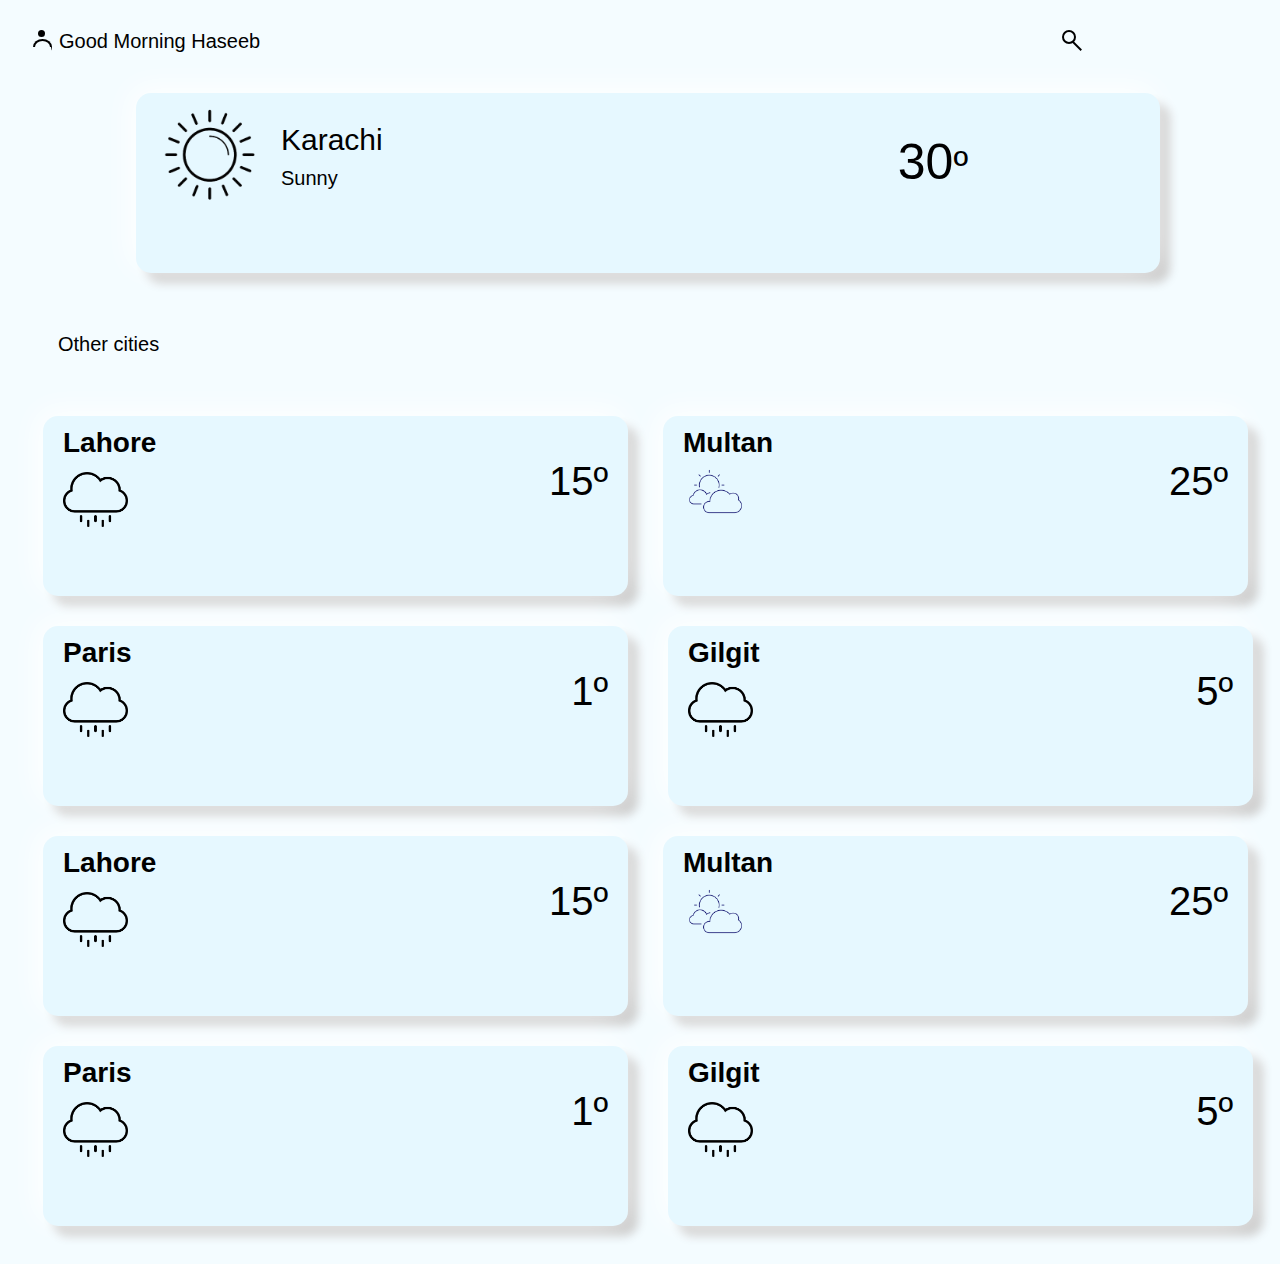
==== index.html @ 2841a571 "Add files via upload" ====
<!DOCTYPE html>
<html lang="en">
<head>
    <meta charset="UTF-8">
    <meta http-equiv="X-UA-Compatible" content="IE=edge">
    <meta name="viewport" content="width=device-width, initial-scale=1.0">
    <title>Document</title>
    <link rel="stylesheet" href="style.css">
</head>
<body>
        <!-- <div class="head">
            <div class="time">9:41</div>
            <div class="batt h-l"></div>
        </div> -->
        <div class="content">
            <div class="c-head">
                <div class="c-user"></div>
                <div class="c-g">Good Morning <span>Haseeb</span></div>
                <div class="c-h-l">
                <div class="h-s"></div>
            </div>
            </div><a href="kra.html">
            <div class="c-b-box">
                <div class="c-b-b-h">
                <img src="sunny.png" alt="">
                <div class="c-b-b-name">
                <p>Karachi</p>
                <p>Sunny</p>
            </div>
            <div class="c-b-b-l"><span>30</span><span>º</span></div>
        </div></a>
        </div>
        <div class="c-mid">
            Other cities
        </div>
    <div class="c-after">
        <div class="c-b-1">
            <p>Lahore</p>
            <img src="ran.png" alt="">
            <span>15º</span>
            </div>
            <div class="c-b-2">
                <p>Multan</p>
                <img src="cloud.png" alt="">
                <span>25º</span>
                </div>
        </div>
        <div class="c-a-a">
        <div class="c-b-3">
            <p>Paris</p>
            <img src="ran.png" alt="">
            <span>1º</span>
            </div>
            <div class="c-b-4">
                <p>Gilgit</p>
                <img src="ran.png" alt="">
                <span>5º</span>
                </div>
        </div>
        <div class="c-after c-a-a">
            <div class="c-b-1">
                <p>Lahore</p>
                <img src="ran.png" alt="">
                <span>15º</span>
                </div>
                <div class="c-b-2">
                    <p>Multan</p>
                    <img src="cloud.png" alt="">
                    <span>25º</span>
                    </div>
            </div>
            <div class="c-a-a">
            <div class="c-b-3">
                <p>Paris</p>
                <img src="ran.png" alt="">
                <span>1º</span>
                </div>
                <div class="c-b-4">
                    <p>Gilgit</p>
                    <img src="ran.png" alt="">
                    <span>5º</span>
                    </div>
                    </div>
</body>
</html>
---- style.css ----
*{
    color: black;
    font-family: -apple-system, BlinkMacSystemFont, 'Segoe UI', Roboto, Oxygen, Ubuntu, Cantarell, 'Open Sans', 'Helvetica Neue', sans-serif;
}
body{
    width: 100%;
    height: auto;
    background: rgb(244, 252, 255);
}

.head{
    padding: 4px;
    height: 20px;
    position: relative;
}
.time{
    position: absolute;
}
.h-l{
    float: right;
    padding: 0ch;
}
.batt{
    width: 20px;
    height: 10px;
    border: 1px solid black;
    margin: 4px;
    border-radius: 4px;
}
.batt::before{
    content: "";
    position: absolute;
    width: 1.5px;
    height: 4px;
    background-color: black;
    margin: 2px -3px;
}
.batt::after{
    content: "";
    position: absolute;
    width: 19px;
    height: 8px;
    margin: 1px 0;
    background-color: black;
    border-radius: 2px;
}
a{
    text-decoration: none;
}
.c-head{
    display: flex;
    margin: 30px 30px;
}
.c-user{
    width: 7px;
    height: 7px;
    background-color: black;
    border-radius: 50%;
}
.c-user::after{
    content: '';
    position: absolute;
    width: 15px;
    height: 13px;
    margin: 9px -5.5px;
    border: 2px solid black;
    border-bottom: 1px solid transparent;
    border-radius: 250%;
}
.c-user::before{
    content: '';
    position: absolute;
    width: 19px;
    height: 7.5px;
    margin: 17px -6px;
    background: rgb(244, 252, 255);
    z-index: 10;
}
.c-g{
    margin: 0 14px;
    font-size: 20px;
    line-height: -2px;
}
.c-g span{
    font-weight: 500;
    font-family: -apple-system, BlinkMacSystemFont, 'Segoe UI', Roboto, Oxygen, Ubuntu, Cantarell, 'Open Sans', 'Helvetica Neue', sans-serif;
}
.c-h-l{
    display: flex;
    justify-content: right;
    width: 80%;
    position: absolute;
    height: auto;
}
.h-s{
    width: auto;
    height: auto;
    float: right;
}
.h-s::before{
    content: "";
    position: absolute;
    width: 10px;
    height: 10px;
    border-radius: 50%;
    border: 2px solid black;
}
.h-s::after{
    content: "";
    position: absolute;
    width: 2px;
    height: 12px;
    margin: 10px 0 0 14px;
    transform: rotate(-45deg);
    background: black;
}
.c-b-box{
    width: 80%;
    height: 180px;
    background-color: rgb(230, 248, 255);
    border-radius: 15px;
    box-shadow: -5px -5px 30px 0 white,10px 10px 10px rgb(204, 204, 204);
    margin: 40px auto;
}
.c-b-b-h{
    display: flex;
}
.c-b-box img{
    width: 140px;
}
.c-b-b-name{
    margin: 0 5px;
}
.c-b-b-name p:first-child{
    font-size: 30px;
}
.c-b-b-name p:last-child{
    font-size: 20px;
    margin: -20px 0;
}
.c-b-b-l{
    padding: 40px 0;
    text-align: right;
    width: 65%;
    position: absolute;
}
.c-b-b-l span{
    font-size: 50px;
}
.c-b-b-l span:last-child{
    font-size: 40px;
    margin: -6px 0;
    position: relative;
}
.c-mid{
    margin: 60px 50px;
    font-size: 20px;
}
.c-after,.c-a-a{
    display: flex;
    flex-wrap: wrap-reverse;
}
.c-b-1,.c-b-2,.c-b-3,.c-b-4{
    width: 40%;
    height: 180px;
    background-color: rgb(230, 248, 255);
    border-radius: 15px;
    box-sizing: border-box;
    padding: 1px 0;
    margin:0 35px;
    box-shadow: -5px -5px 30px 0 white,10px 10px 10px rgb(204, 204, 204);
}
.c-b-1{
    flex: 1;
}
.c-b-1 p,.c-b-2 p,.c-b-3 p,.c-b-4 p{
    font-size: 28px;
    margin: 10px 0 10px 20px;
    font-weight: bolder;
}
.c-b-1 img ,.c-b-2 img,.c-b-3 img,.c-b-4 img{
    margin: 3px 20px;
    width: 65px;
}
.c-b-2 img{
    margin-top: -10px;
    width: 65px;
}
.c-b-1 span,.c-b-2 span,.c-b-3 span,.c-b-4 span{
    font-size: 40px;
    float: right;
    margin: -10px 20px 0 0;
}
.c-b-2{
    margin: 0 40px 0 0;
    flex: 1;
}
.c-b-3{
    margin-top: 30px;
    flex: 1;
    margin-right: 5px;
    margin-bottom: 30px;
}
.c-b-4{
    flex: 1;
    margin-bottom: 30px;
}
.c-b-bot{
    display: flex;
    width: auto;
    height: auto;
    margin: auto;
}
.c-b-bot1{
    left: 0;
}
.c-b-bot3{
    right: 0;
}
@media only screen and (max-width:495px) {
    .c-b-b-l{
        margin: 70px 0;
    }
    .c-b-1,.c-b-2,.c-b-3,.c-b-4{
        max-width:150px;
        height: 160px;
        min-width: 50px;
    }
    .c-b-1 p,.c-b-2 p,.c-b-3 p,.c-b-4 p{
        font-size: x-large;
    }
    .c-b-1 img,.c-b-2 img,.c-b-3 img,.c-b-4 img{
        width: 50px;
    }
}
@media (max-width:320px){
    body{
        padding: 0;
    }
    .c-b-box{
        width: 90%;
        margin:0 0 -40px 10px;
        height: auto;
    }
    .c-b-box img{
        width: 100px;
    }
    .c-b-b-name{
        margin: -20px 0 0 0;
    }
    .c-b-b-l{
        margin: 0 0 0 60px;
        font-size: 0px;
    }
    .c-b-b-l span{
        font-size: 35px;
    }
    .c-after,.c-a-a{
        margin: -30px -20px 0 -20px;
    }
    .c-b-1{
        margin-right: 20px;
    }
    .c-a-a{
        margin-top: 0;
    }
    .c-b-3{
        margin-right: -10px;
    }
    

}
























/* KARACHI */
.sec1{
    font-size: 35px;
    margin: 0 0 0 20px;
    font-weight: bold;
}
.sec2{
    width: 100%;
    height: 300px;
    display: flex;
    align-items: center;
    justify-content: center;
}
.sec2-c{
    width: 250px;
    height: 250px;
    background-color: rgb(244, 252, 255);
    box-shadow: 0px 0px 10px 0px white,10px 10px 10px 0 rgb(165, 165, 165);
    border-radius: 50%;
    display: flex;
    align-items: center;
    justify-content: center;
}
.sec2-c-2{
    width: 170px;
    display: flex;
    align-items: center;
    justify-content: center;
    height: 170px;
    border-radius: 50%;
    background: rgb(244, 252, 255);
    box-shadow: inset 0 0 10px 0px rgb(179, 179, 179);
}
.sec2-c-2c{
    width: 90px;
    height: 90px;
    border-radius: 50%;
    border: 40px solid blueviolet;
    border-bottom: 40px solid transparent;
    border-left: 40px solid transparent;
    border-top: 40px solid transparent;
    transform: rotate(-40deg);
}
.sec2-c-2c::before{
    content: "";
    position: absolute;
    width: 40px;
    height: 40px;
    border-radius: 50%;
    background-color: blueviolet;
    margin: -22px 0 0 70px;
}
.sec2-c-2c::after{
    content: "";
    position: absolute;
    width: 40px;
    height: 40px;
    border-radius: 50%;
    background-color: blueviolet;
    margin: 72px 0 0 70px;
}
.sec2-c-2c-t{
    transform: rotate(40deg);
    font-weight: bold;
    font-size: 40px;
    position: fixed;
    width: 90px;
    height: 90px;
    border-radius: 50%;
    box-shadow: 0 0 10px 0px rgb(141, 141, 141);
    background: rgb(244, 252, 255);
    display: flex;
    align-items: center;
    justify-content: center;
}
.sec2-c-2c-t p{
    margin: -5px 0 0 7px;
}
.sec2-c-2c-t span{
    margin: -20px 0 0 -2px;
}
.sec3{
    margin: 50px 0;
    width: 100%;
    display: flex;
    padding: 0 30px;
}
.sec3-m1{
    width: 17vw;
}
.sec3-m1-m,.sec3-m2-m,.sec3-m3-m,.sec3-m4-m{
    margin: 0px 0 40px 0;
    width: 15vw;
    height: 200px;
    background: brown;
}
.sec3-m1-m::before,.sec3-m2-m::before,
.sec3-m3-m::before,.sec3-m4-m::before{
    content: "";
    position: absolute;
    width: 6.43vh;
    margin: -33px 0;
    height: 15vw;
    border-radius: 50%;
    background: brown;
}
.sec3-m1-m::after,.sec3-m2-m::after,
.sec3-m3-m::after,.sec3-m4-m::after{
    content: "";
    position: absolute;
    width: 6.43vh;
    margin: 166px 0;
    height: 15vw;
    border-radius: 50%;
    background: brown;
}
.sec3-m2-m,.sec3-m3-m{
    margin-left: 10px;
}/* 
////////////////////////////////////////////////////////////////////////////////////////////////// */
/* *{
    color: black;
    font-family: -apple-system, BlinkMacSystemFont, 'Segoe UI', Roboto, Oxygen, Ubuntu, Cantarell, 'Open Sans', 'Helvetica Neue', sans-serif;
}
body{
    width: 100%;
    height: auto;
    background: rgb(244, 252, 255);
}

.head{
    padding: 4px;
    height: 20px;
    position: relative;
}
.time{
    position: absolute;
}
.h-l{
    float: right;
    padding: 0ch;
}
.batt{
    width: 20px;
    height: 10px;
    border: 1px solid black;
    margin: 4px;
    border-radius: 4px;
}
.batt::before{
    content: "";
    position: absolute;
    width: 1.5px;
    height: 4px;
    background-color: black;
    margin: 2px -3px;
}
.batt::after{
    content: "";
    position: absolute;
    width: 19px;
    height: 8px;
    margin: 1px 0;
    background-color: black;
    border-radius: 2px;
}
a{
    text-decoration: none;
}
.c-head{
    display: flex;
    margin: 30px 30px;
}
.c-user{
    width: 7px;
    height: 7px;
    background-color: black;
    border-radius: 50%;
}
.c-user::after{
    content: '';
    position: absolute;
    width: 15px;
    height: 13px;
    margin: 9px -5.5px;
    border: 2px solid black;
    border-bottom: 1px solid transparent;
    border-radius: 250%;
}
.c-user::before{
    content: '';
    position: absolute;
    width: 19px;
    height: 7.5px;
    margin: 17px -6px;
    background: rgb(244, 252, 255);
    z-index: 10;
}
.c-g{
    margin: 0 14px;
    font-size: 20px;
    line-height: -2px;
}
.c-g span{
    font-weight: 500;
    font-family: -apple-system, BlinkMacSystemFont, 'Segoe UI', Roboto, Oxygen, Ubuntu, Cantarell, 'Open Sans', 'Helvetica Neue', sans-serif;
}
.c-h-l{
    display: flex;
    justify-content: right;
    width: 80%;
    position: absolute;
    height: auto;
}
.h-s{
    cursor: pointer;
}
.h-s::before{
    content: "";
    position: absolute;
    width: 10px;
    height: 10px;
    border-radius: 50%;
    border: 2px solid black;
}
.h-s::after{
    content: "";
    position: absolute;
    width: 2px;
    height: 12px;
    margin: 10px 0 0 14px;
    transform: rotate(-45deg);
    background: black;
}
.c-b-box{
    display: block;
    width: 80%;
    height: auto;
    background-color: rgb(230, 248, 255);
    border-radius: 15px;
    box-shadow: -5px -5px 30px 0 white,10px 10px 10px rgb(204, 204, 204);
    margin: 40px auto;
}
.c-b-box img{
    width: 140px;
    position: relative;
}
.c-b-b-name{
    margin: 0 5px;
}
.c-b-b-name p:first-child{
    font-size: 30px;
}
.c-b-b-name p:last-child{
    font-size: 20px;
    margin: -20px 0;
}
.c-b-b-l{
    padding: 40px 0;
    text-align: right;
    width: 65%;
}
.c-b-b-l span{
    font-size: 50px;
}
.c-b-b-l span:last-child{
    font-size: 40px;
    margin: -6px 0;
    position: relative;
}
.c-mid{
    margin: 60px 50px;
    font-size: 20px;
}
.c-after,.c-a-a{
    display: flex;
    flex-wrap: wrap-reverse;
}
.c-b-1,.c-b-2,.c-b-3,.c-b-4{
    width: 40%;
    height: 180px;
    background-color: rgb(230, 248, 255);
    border-radius: 15px;
    box-sizing: border-box;
    padding: 1px 0;
    margin:0 35px;
    box-shadow: -5px -5px 30px 0 white,10px 10px 10px rgb(204, 204, 204);
}
.c-b-1{
    flex: 1;
}
.c-b-1 p,.c-b-2 p,.c-b-3 p,.c-b-4 p{
    font-size: 28px;
    margin: 10px 0 10px 20px;
    font-weight: bolder;
}
.c-b-1 img ,.c-b-2 img,.c-b-3 img,.c-b-4 img{
    margin: 3px 20px;
    width: 65px;
}
.c-b-2 img{
    margin-top: -10px;
    width: 65px;
}
.c-b-1 span,.c-b-2 span,.c-b-3 span,.c-b-4 span{
    font-size: 40px;
    float: right;
    margin: -10px 20px 0 0;
}
.c-b-2{
    margin: 0 40px 0 0;
    flex: 1;
}
.c-b-3{
    margin-top: 30px;
    flex: 1;
    margin-right: 5px;
    margin-bottom: 30px;
}
.c-b-4{
    flex: 1;
    margin-bottom: 30px;
}
@media only screen and (max-width:495px) {
    .c-b-b-l{
        margin: 70px 0;
    }
    .c-b-1,.c-b-2,.c-b-3,.c-b-4{
        max-width:150px;
        height: 160px;
        min-width: 50px;
    }
    .c-b-1 p,.c-b-2 p,.c-b-3 p,.c-b-4 p{
        font-size: x-large;
    }
    .c-b-1 img,.c-b-2 img,.c-b-3 img,.c-b-4 img{
        width: 50px;
    }
}
@media (max-width:320px){
    body{
        padding: 0;
    }
    .c-b-box{
        width: 90%;
        margin:0 0 -40px 10px;
        height: auto;
    }
    .c-b-box img{
        width: 100px;
    }
    .c-b-b-name{
        margin: -20px 0 0 0;
    }
    .c-b-b-l{
        margin: 0 0 0 60px;
        font-size: 0px;
    }
    .c-b-b-l span{
        font-size: 35px;
    }
    .c-after,.c-a-a{
        margin: -30px -20px 0 -20px;
    }
    .c-b-1{
        margin-right: 20px;
    }
    .c-a-a{
        margin-top: 0;
    }
    .c-b-3{
        margin-right: -10px;
    }
    

}

























.sec1{
    font-size: 35px;
    margin: 0 0 0 20px;
    font-weight: bold;
}
.sec2{
    width: 100%;
    height: 300px;
    display: flex;
    align-items: center;
    justify-content: center;
}
.sec2-c{
    width: 250px;
    height: 250px;
    background-color: rgb(244, 252, 255);
    box-shadow: 0px 0px 10px 0px white,10px 10px 10px 0 rgb(165, 165, 165);
    border-radius: 50%;
    display: flex;
    align-items: center;
    justify-content: center;
}
.sec2-c-2{
    width: 170px;
    display: flex;
    align-items: center;
    justify-content: center;
    height: 170px;
    border-radius: 50%;
    background: rgb(244, 252, 255);
    box-shadow: inset 0 0 10px 0px rgb(179, 179, 179);
}
.sec2-c-2c{
    width: 90px;
    height: 90px;
    border-radius: 50%;
    border: 40px solid blueviolet;
    border-bottom: 40px solid transparent;
    border-left: 40px solid transparent;
    border-top: 40px solid transparent;
    transform: rotate(-40deg);
}
.sec2-c-2c::before{
    content: "";
    position: absolute;
    width: 40px;
    height: 40px;
    border-radius: 50%;
    background-color: blueviolet;
    margin: -22px 0 0 70px;
}
.sec2-c-2c::after{
    content: "";
    position: absolute;
    width: 40px;
    height: 40px;
    border-radius: 50%;
    background-color: blueviolet;
    margin: 72px 0 0 70px;
}
.sec2-c-2c-t{
    transform: rotate(40deg);
    font-weight: bold;
    font-size: 40px;
    position: fixed;
    width: 90px;
    height: 90px;
    border-radius: 50%;
    box-shadow: 0 0 10px 0px rgb(141, 141, 141);
    background: rgb(244, 252, 255);
    display: flex;
    align-items: center;
    justify-content: center;
}
.sec2-c-2c-t p{
    margin: -5px 0 0 7px;
}
.sec2-c-2c-t span{
    margin: -20px 0 0 -2px;
}
.sec3{
    margin: 50px 0;
    width: 100%;
    display: flex;
    padding: 0 30px;
}
.sec3-m1{
    width: 17vw;
}
.sec3-m1-m,.sec3-m2-m,.sec3-m3-m,.sec3-m4-m{
    margin: 0px 0 40px 0;
    width: 15vw;
    height: 200px;
    background: brown;
}
.sec3-m1-m::before,.sec3-m2-m::before,
.sec3-m3-m::before,.sec3-m4-m::before{
    content: "";
    position: absolute;
    width: 6.43vh;
    margin: -33px 0;
    height: 15vw;
    border-radius: 50%;
    background: brown;
}
.sec3-m1-m::after,.sec3-m2-m::after,
.sec3-m3-m::after,.sec3-m4-m::after{
    content: "";
    position: absolute;
    width: 6.43vh;
    margin: 166px 0;
    height: 15vw;
    border-radius: 50%;
    background: brown;
}
.sec3-m2-m,.sec3-m3-m{
    margin-left: 10px;
} */
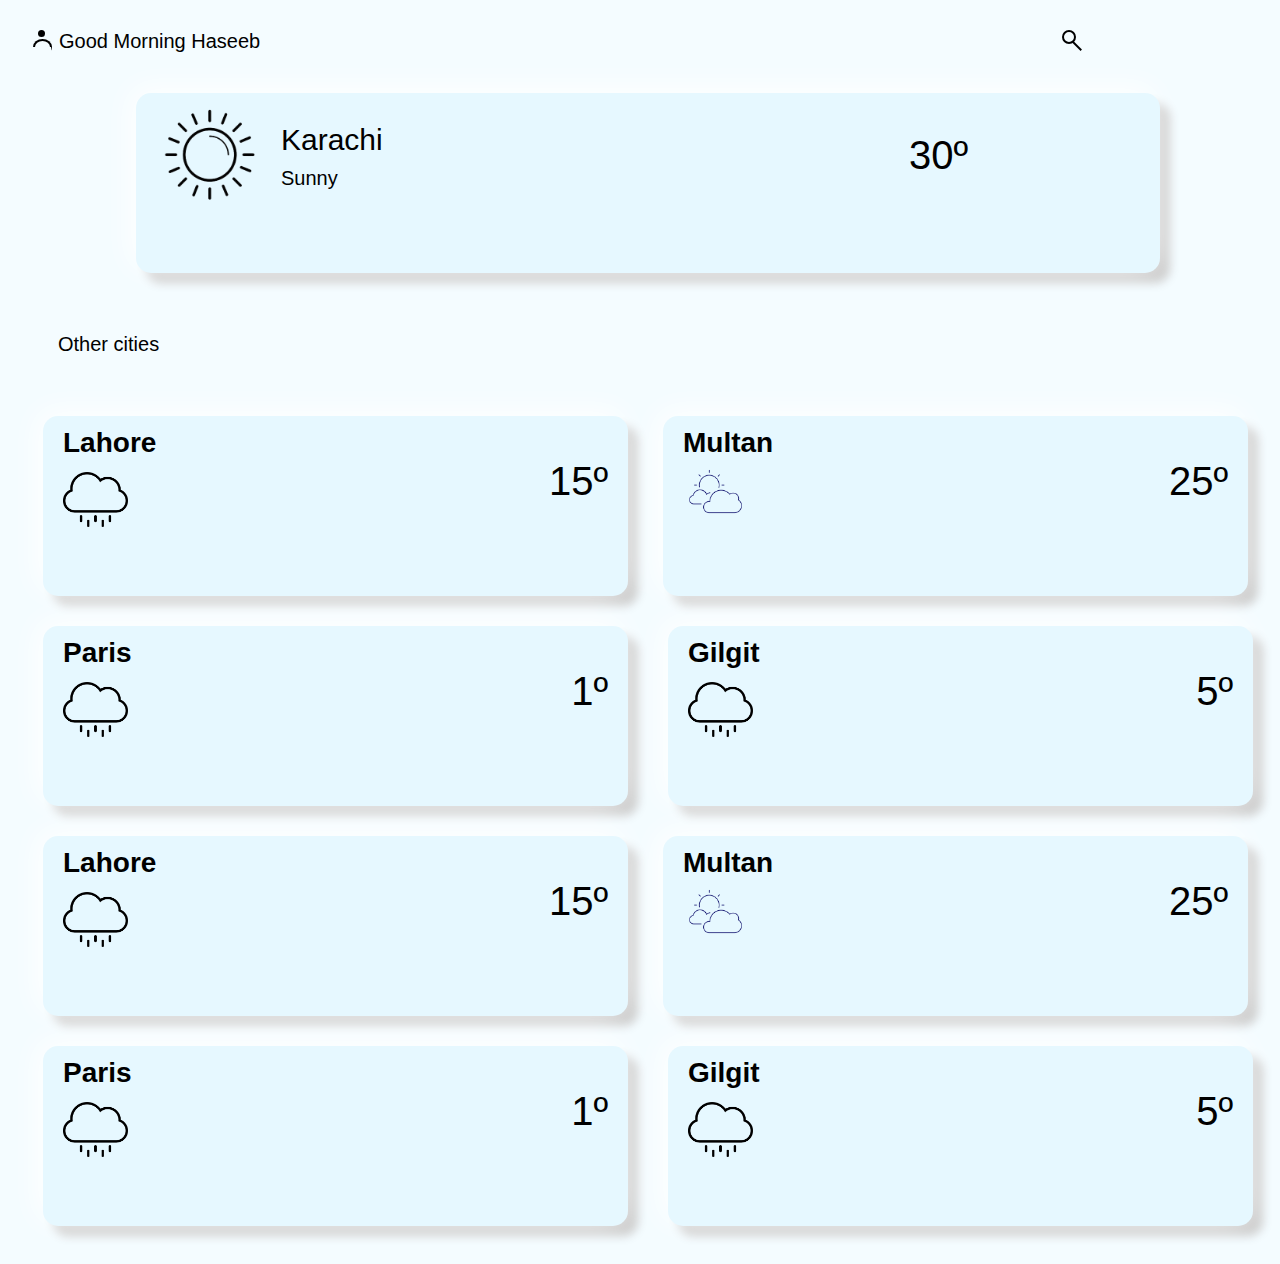
==== commit c1715bcc: "Update index.html" ====
--- a/index.html
+++ b/index.html
@@ -5,6 +5,7 @@
     <meta http-equiv="X-UA-Compatible" content="IE=edge">
     <meta name="viewport" content="width=device-width, initial-scale=1.0">
     <title>Document</title>
+        <link rel="shortcut icon" href="store.png" type="image/x-icon">
     <link rel="stylesheet" href="style.css">
 </head>
 <body>
@@ -27,7 +28,7 @@
                 <p>Karachi</p>
                 <p>Sunny</p>
             </div>
-            <div class="c-b-b-l"><span>30</span><span>º</span></div>
+            <div class="c-b-b-l"><span>30º</span></div>
         </div></a>
         </div>
         <div class="c-mid">
@@ -82,4 +83,4 @@
                     </div>
                     </div>
 </body>
-</html>+</html>
--- a/style.css
+++ b/style.css
@@ -18,7 +18,6 @@
 }
 .h-l{
     float: right;
-    padding: 0ch;
 }
 .batt{
     width: 20px;
@@ -149,7 +148,7 @@
 }
 .c-b-b-l span:last-child{
     font-size: 40px;
-    margin: -6px 0;
+    margin: -10px 0;
     position: relative;
 }
 .c-mid{
@@ -812,4 +811,4 @@
 }
 .sec3-m2-m,.sec3-m3-m{
     margin-left: 10px;
-} */+} */
